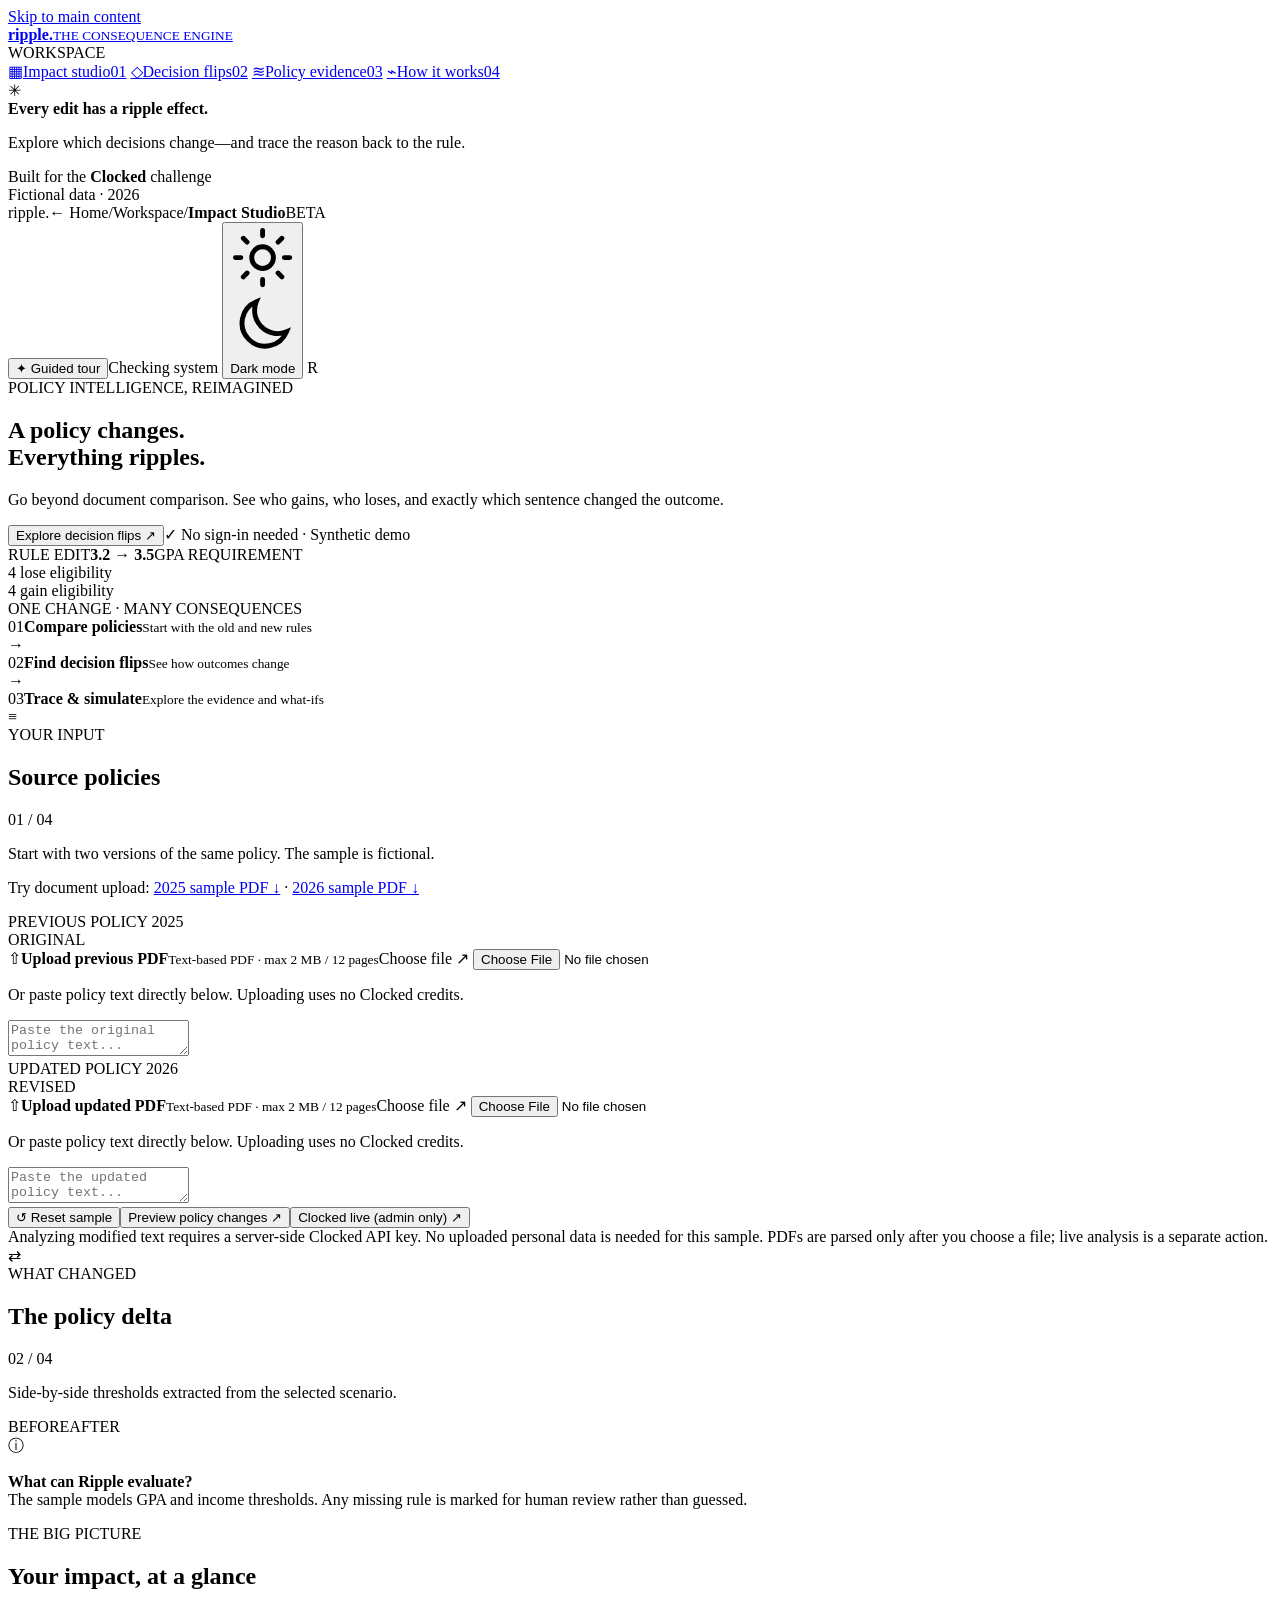
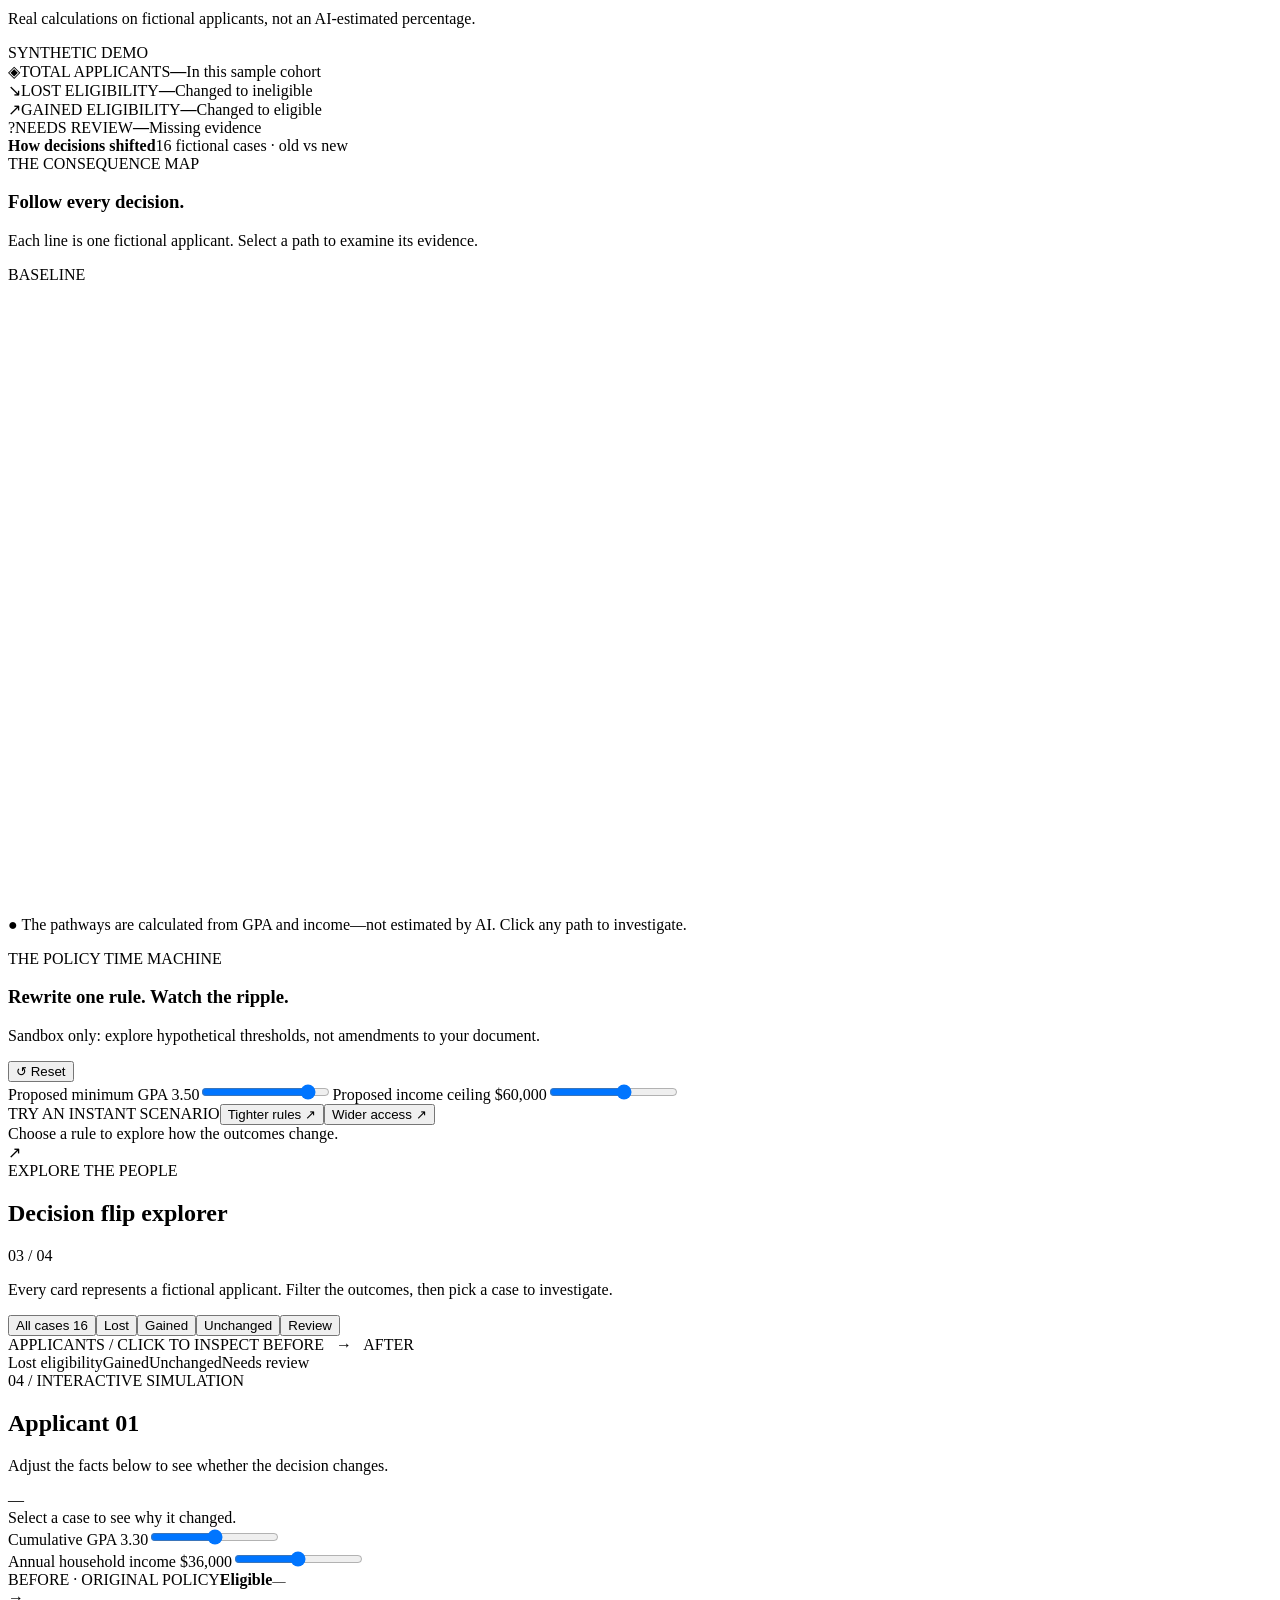
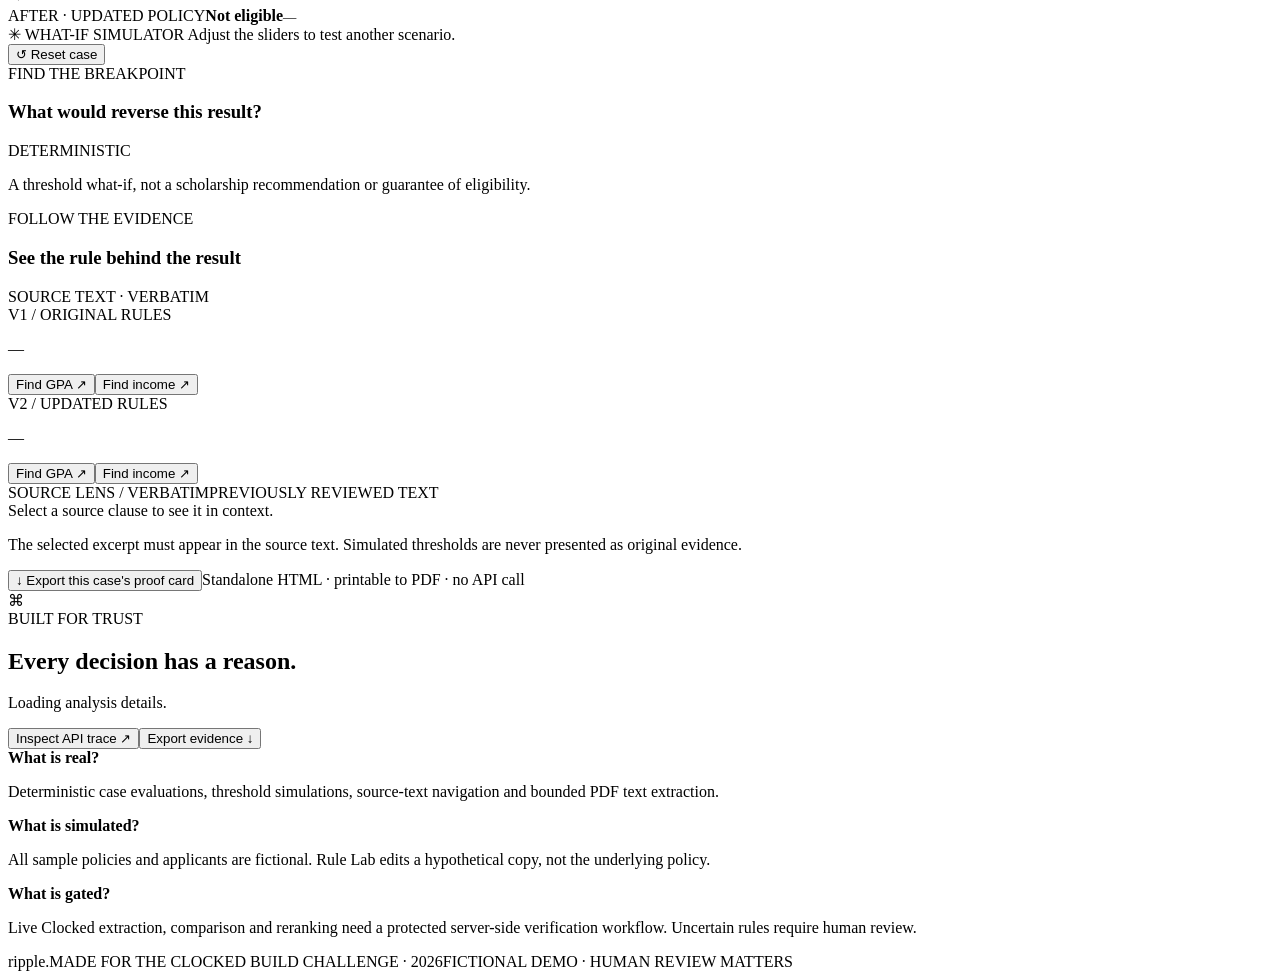
==== web/studio.html @ 1167550c "feat(landing): new light-first public entry with interactive impact preview and dedicated studio" ====
<!doctype html>
<html lang="en" data-theme="light">
<head>
  <meta charset="utf-8" />
  <meta name="viewport" content="width=device-width, initial-scale=1" />
  <meta name="theme-color" content="#f6f7fb" />
  <meta name="description" content="Ripple reveals how policy edits change real decisions, with traceable evidence and interactive what-if analysis." />
  <link rel="icon" type="image/svg+xml" href="/assets/favicon.svg" />
  <title>Ripple — The Consequence Engine</title>
  <link rel="stylesheet" href="/assets/styles.css" />
  <script>try{if(localStorage.getItem('ripple-theme')==='dark')document.documentElement.dataset.theme='dark'}catch(e){}</script>
</head>
<body>
<a class="skip-link" href="#studio">Skip to main content</a>
<div class="app-shell">
  <aside class="side-rail" aria-label="Primary navigation">
    <a href="/" class="brand" aria-label="Ripple landing page">
      <span class="brand-mark" aria-hidden="true"><span></span><span></span><span></span></span>
      <span class="brand-copy"><strong>ripple<span class="brand-period">.</span></strong><small>THE CONSEQUENCE ENGINE</small></span>
    </a>
    <div class="side-label">WORKSPACE</div>
    <nav class="nav-group" aria-label="Workspace">
      <a class="rail-item active" href="#studio"><span class="nav-icon" aria-hidden="true">▦</span>Impact studio<span class="nav-count">01</span></a>
      <a class="rail-item" href="#cases"><span class="nav-icon" aria-hidden="true">◇</span>Decision flips<span class="nav-count">02</span></a>
      <a class="rail-item" href="#evidence"><span class="nav-icon" aria-hidden="true">≋</span>Policy evidence<span class="nav-count">03</span></a>
      <a class="rail-item" href="#method"><span class="nav-icon" aria-hidden="true">⌁</span>How it works<span class="nav-count">04</span></a>
    </nav>
    <div class="side-spacer"></div>
    <div class="sidebar-tip"><div class="sidebar-tip-icon">✳</div><strong>Every edit has a ripple effect.</strong><p>Explore which decisions change—and trace the reason back to the rule.</p></div>
    <div class="rail-bottom"><span class="mini-orbit" aria-hidden="true"></span><div>Built for the <strong>Clocked</strong> challenge<br /><span>Fictional data · 2026</span></div></div>
  </aside>
  <div class="site-main">
    <header class="topbar">
      <div class="breadcrumbs"><span class="mobile-brand">ripple<span>.</span></span><a class="topbar-desktop" href="/" style="text-decoration:none;color:inherit">← Home</a><span class="slash">/</span><span class="topbar-desktop">Workspace</span><span class="slash">/</span><strong>Impact Studio</strong><span class="topbar-version">BETA</span></div>
      <div class="topbar-end">
        <button type="button" class="tour-trigger" id="tour-start" aria-label="Open guided judge tour">✦ Guided tour</button><span class="signal"><span class="signal-dot" aria-hidden="true"></span><span id="api-status">Checking system</span></span>
        <button type="button" class="theme-toggle" id="theme-toggle" aria-label="Switch to dark mode" title="Switch theme"><svg class="icon-sun" viewBox="0 0 24 24" fill="none" stroke="currentColor" stroke-width="1.8" stroke-linecap="round"><circle cx="12" cy="12" r="4"/><path d="M12 2v2m0 16v2M4.9 4.9l1.4 1.4m11.4 11.4 1.4 1.4M2 12h2m16 0h2M4.9 19.1l1.4-1.4M17.7 6.3l1.4-1.4"/></svg><svg class="icon-moon" viewBox="0 0 24 24" fill="none" stroke="currentColor" stroke-width="1.8" stroke-linecap="round"><path d="M20.8 14.3A8.5 8.5 0 0 1 9.7 3.2 8.5 8.5 0 1 0 20.8 14.3z"/></svg><span class="toggle-text">Dark mode</span></button>
        <span class="avatar" title="Ripple workspace">R</span>
      </div>
    </header>
    <main class="content" id="studio">
      <section class="intro" aria-label="Introduction">
        <div class="intro-copy">
          <div class="eyebrow"><span class="small-circle" aria-hidden="true"></span> POLICY INTELLIGENCE, REIMAGINED</div>
          <h1>A policy changes.<br /><span>Everything ripples.</span></h1>
          <p>Go beyond document comparison. See who gains, who loses, and exactly which sentence changed the outcome.</p>
          <div class="hero-actions"><button type="button" class="btn btn-primary hero-cta" id="explore-flips">Explore decision flips <span aria-hidden="true">↗</span></button><span class="hero-note"><span class="hero-check">✓</span> No sign-in needed · Synthetic demo</span></div>
        </div>
        <div class="ripple-art" aria-label="Illustration of a policy edit triggering changes in people" role="img">
          <div class="art-grid"></div><div class="orbit orbit-1"></div><div class="orbit orbit-2"></div><div class="orbit orbit-3"></div>
          <div class="orbit-center"><span class="orbit-center-top">RULE EDIT</span><strong>3.2 <span>→</span> 3.5</strong><span class="orbit-center-bottom">GPA REQUIREMENT</span></div>
          <div class="floating-pill pill-loss"><span class="pill-dot"></span> 4 lose eligibility</div>
          <div class="floating-pill pill-gain"><span class="pill-dot"></span> 4 gain eligibility</div>
          <span class="art-caption">ONE CHANGE · MANY CONSEQUENCES</span>
        </div>
      </section>
      <div class="process-strip" aria-label="How to use Ripple">
        <div><span class="step-count">01</span><span><strong>Compare policies</strong><small>Start with the old and new rules</small></span></div>
        <span class="process-arrow" aria-hidden="true">→</span>
        <div><span class="step-count">02</span><span><strong>Find decision flips</strong><small>See how outcomes change</small></span></div>
        <span class="process-arrow" aria-hidden="true">→</span>
        <div><span class="step-count">03</span><span><strong>Trace &amp; simulate</strong><small>Explore the evidence and what-ifs</small></span></div>
      </div>
      <div class="dashboard-grid">
        <div class="left-column">
          <section class="panel editor-panel" aria-labelledby="source-heading">
            <div class="section-heading"><div class="section-icon source-icon" aria-hidden="true">≡</div><div class="heading-copy"><span class="section-eyebrow">YOUR INPUT</span><h2 id="source-heading">Source policies</h2></div><span class="heading-right">01 / 04</span></div>
            <p class="panel-subtitle">Start with two versions of the same policy. The sample is fictional.</p>
            <p class="sample-pdf-links">Try document upload: <a href="/assets/samples/previous-policy.pdf" download>2025 sample PDF ↓</a> <span aria-hidden="true">·</span> <a href="/assets/samples/updated-policy.pdf" download>2026 sample PDF ↓</a></p>
            <div class="editor-head"><div class="version-label"><span class="version-dot old"></span> PREVIOUS POLICY <span class="mini-text">2025</span></div><span class="tag-muted">ORIGINAL</span></div>
            <div class="pdf-import">
              <label class="pdf-import-control" for="old-pdf"><span class="pdf-import-icon" aria-hidden="true">⇧</span><span><strong>Upload previous PDF</strong><small>Text-based PDF · max 2 MB / 12 pages</small></span><span class="pdf-import-cta" aria-hidden="true">Choose file ↗</span></label>
              <input type="file" id="old-pdf" accept=".pdf,application/pdf" aria-describedby="old-upload-status" />
              <p id="old-upload-status" class="pdf-upload-status" role="status">Or paste policy text directly below. Uploading uses no Clocked credits.</p>
            </div>
            <textarea id="old-policy" spellcheck="false" aria-label="Previous policy text" placeholder="Paste the original policy text..."></textarea>
            <div class="editor-head second"><div class="version-label"><span class="version-dot new"></span> UPDATED POLICY <span class="mini-text">2026</span></div><span class="tag-muted">REVISED</span></div>
            <div class="pdf-import">
              <label class="pdf-import-control" for="new-pdf"><span class="pdf-import-icon" aria-hidden="true">⇧</span><span><strong>Upload updated PDF</strong><small>Text-based PDF · max 2 MB / 12 pages</small></span><span class="pdf-import-cta" aria-hidden="true">Choose file ↗</span></label>
              <input type="file" id="new-pdf" accept=".pdf,application/pdf" aria-describedby="new-upload-status" />
              <p id="new-upload-status" class="pdf-upload-status" role="status">Or paste policy text directly below. Uploading uses no Clocked credits.</p>
            </div>
            <textarea id="new-policy" spellcheck="false" aria-label="Current policy text" placeholder="Paste the updated policy text..."></textarea>
            <div id="unsaved-notice" class="unsaved-notice" role="status" hidden>You've edited the policy text. Results below still reflect the last completed analysis.</div>
            <div class="editor-actions"><button type="button" id="reset-demo" class="btn btn-subtle"><span aria-hidden="true">↺</span> Reset sample</button><button type="button" id="preview-policy" class="btn btn-primary">Preview policy changes <span aria-hidden="true">↗</span></button><button type="button" id="analyze-live" class="btn btn-subtle">Clocked live (admin only) <span aria-hidden="true">↗</span></button></div>
            <div class="microcopy" id="live-explainer">Analyzing modified text requires a server-side Clocked API key. No uploaded personal data is needed for this sample. PDFs are parsed only after you choose a file; live analysis is a separate action.</div>
          </section>
          <section class="panel delta-panel" id="evidence" aria-labelledby="delta-heading">
            <div class="section-heading"><div class="section-icon delta-icon" aria-hidden="true">⇄</div><div class="heading-copy"><span class="section-eyebrow">WHAT CHANGED</span><h2 id="delta-heading">The policy delta</h2></div><span class="heading-right">02 / 04</span></div>
            <p class="panel-subtitle">Side-by-side thresholds extracted from the selected scenario.</p>
            <div class="delta-key"><span>BEFORE</span><span>AFTER</span></div><div id="delta-items"></div>
            <div id="compare-verdict" class="api-result" hidden></div>
            <div id="review-warning" class="review-warning" hidden>Some thresholds lack verified source evidence. Those evaluations are marked for review.</div>
          </section>
          <div class="source-help"><span>ⓘ</span><p><strong>What can Ripple evaluate?</strong><br />The sample models GPA and income thresholds. Any missing rule is marked for human review rather than guessed.</p></div>
        </div>
        <div class="right-column">
          <section class="panel overview-panel" aria-labelledby="impact-heading">
            <div class="overview-top"><div class="heading-copy"><span class="section-eyebrow">THE BIG PICTURE</span><h2 id="impact-heading">Your impact, at a glance</h2><p class="panel-subtitle">Real calculations on fictional applicants, not an AI-estimated percentage.</p></div><span id="mode-indicator" class="mode-badge"><span class="mode-dot"></span> SYNTHETIC DEMO</span></div>
            <div class="stat-grid">
              <div class="stat"><span class="stat-icon" aria-hidden="true">◈</span><span class="stat-label">TOTAL APPLICANTS</span><strong id="stat-total">—</strong><span class="stat-meta">In this sample cohort</span></div>
              <div class="stat stat-lost"><span class="stat-icon" aria-hidden="true">↘</span><span class="stat-label">LOST ELIGIBILITY</span><strong id="stat-lost">—</strong><span class="stat-meta">Changed to ineligible</span></div>
              <div class="stat stat-gained"><span class="stat-icon" aria-hidden="true">↗</span><span class="stat-label">GAINED ELIGIBILITY</span><strong id="stat-gained">—</strong><span class="stat-meta">Changed to eligible</span></div>
              <div class="stat stat-review"><span class="stat-icon" aria-hidden="true">?</span><span class="stat-label">NEEDS REVIEW</span><strong id="stat-review">—</strong><span class="stat-meta">Missing evidence</span></div>
            </div>
            <div class="chart-title"><strong>How decisions shifted</strong><span id="cohort-summary">16 fictional cases · old vs new</span></div><div id="dist-bar" class="dist-bar" aria-label="Outcome distribution" role="img"></div><div id="dist-legend" class="dist-legend"></div>
            <div class="flow-heading"><div><span class="section-eyebrow">THE CONSEQUENCE MAP</span><h3>Follow every decision.</h3><p>Each line is one fictional applicant. Select a path to examine its evidence.</p></div><span class="flow-live-pill" id="flow-label">BASELINE</span></div>
            <div class="flow-stage"><svg id="consequence-flow" viewBox="0 0 620 300" role="img" aria-label="Applicant transitions from previous policy to updated policy" preserveAspectRatio="xMidYMid meet"></svg></div>
            <p class="flow-note"><span>●</span> The pathways are calculated from GPA and income—not estimated by AI. Click any path to investigate.</p>
            <div class="rule-lab" id="rule-lab"><div class="rule-lab-header"><div><span class="section-eyebrow">THE POLICY TIME MACHINE</span><h3>Rewrite one rule. Watch the ripple.</h3><p>Sandbox only: explore hypothetical thresholds, not amendments to your document.</p></div><button type="button" class="btn btn-subtle btn-small" id="reset-rules">↺ Reset</button></div>
              <div class="lab-controls"><label for="rule-gpa">Proposed minimum GPA <output id="rule-gpa-value">3.50</output><input id="rule-gpa" type="range" min="0" max="4" step="0.05" value="3.5" /></label><label for="rule-income">Proposed income ceiling <output id="rule-income-value">$60,000</output><input id="rule-income" type="range" min="0" max="100000" step="1000" value="60000" /></label></div>
              <div class="lab-presets"><span>TRY AN INSTANT SCENARIO</span><button type="button" id="preset-tighten">Tighter rules ↗</button><button type="button" id="preset-expand">Wider access ↗</button></div><div class="lab-impact" id="lab-impact" aria-live="polite">Choose a rule to explore how the outcomes change.</div>
            </div>
          </section>
          <section class="panel matrix-panel" id="cases" aria-labelledby="cases-heading">
            <div class="section-heading"><div class="section-icon flips-icon" aria-hidden="true">↗</div><div class="heading-copy"><span class="section-eyebrow">EXPLORE THE PEOPLE</span><h2 id="cases-heading">Decision flip explorer</h2></div><span class="heading-right">03 / 04</span></div>
            <p class="panel-subtitle">Every card represents a fictional applicant. Filter the outcomes, then pick a case to investigate.</p>
            <div class="filter-bar" role="group" aria-label="Filter applicants by outcome"><button class="filter-chip active" data-filter="all" aria-pressed="true">All cases <span id="filter-total">16</span></button><button class="filter-chip" data-filter="lost" aria-pressed="false">Lost <span class="filter-color loss-dot"></span></button><button class="filter-chip" data-filter="gained" aria-pressed="false">Gained <span class="filter-color gain-dot"></span></button><button class="filter-chip" data-filter="stable" aria-pressed="false">Unchanged</button><button class="filter-chip" data-filter="review" aria-pressed="false">Review</button></div>
            <div class="matrix-labels"><span>APPLICANTS / CLICK TO INSPECT</span><span><span class="circle-before"></span> BEFORE &nbsp; → &nbsp; <span class="circle-after"></span> AFTER</span></div>
            <div id="case-matrix" class="case-matrix"></div>
            <div class="matrix-footnote"><span><i class="legend-dot" style="background:var(--red)"></i>Lost eligibility</span><span><i class="legend-dot" style="background:var(--green)"></i>Gained</span><span><i class="legend-dot" style="background:var(--purple)"></i>Unchanged</span><span><i class="legend-dot" style="background:var(--amber)"></i>Needs review</span></div>
          </section>
          <section class="panel inspector-panel" id="inspector" aria-labelledby="selected-case-title">
            <div class="inspector-top"><div><span class="section-eyebrow">04 / INTERACTIVE SIMULATION</span><h2 id="selected-case-title">Applicant 01</h2><p class="panel-subtitle">Adjust the facts below to see whether the decision changes.</p></div><span id="selected-transition" class="case-chip">—</span></div>
            <div class="case-explanation" id="case-explanation" aria-live="polite">Select a case to see why it changed.</div>
            <div class="controls-row"><div class="control-block"><label for="gpa-range">Cumulative GPA <output id="gpa-value">3.30</output></label><input id="gpa-range" type="range" min="0" max="4" step="0.05" /></div><div class="control-block"><label for="income-range">Annual household income <output id="income-value">$36,000</output></label><input id="income-range" type="range" min="0" max="100000" step="1000" /></div></div>
            <div class="results-grid"><div class="result-block"><span>BEFORE · ORIGINAL POLICY</span><strong id="before-status">Eligible</strong><small id="before-reason">—</small></div><div class="result-arrow" aria-hidden="true">→</div><div class="result-block"><span>AFTER · UPDATED POLICY</span><strong id="after-status">Not eligible</strong><small id="after-reason">—</small></div></div>
            <div class="inspector-footer"><div class="what-if-label"><span class="what-if-dot">✳</span> WHAT-IF SIMULATOR <span id="what-if-note">Adjust the sliders to test another scenario.</span></div><button type="button" class="btn btn-subtle btn-small" id="reset-case">↺ Reset case</button></div>
            <div class="flip-panel"><div class="flip-head"><div><span class="flip-kicker">FIND THE BREAKPOINT</span><h3>What would reverse this result?</h3></div><span class="flip-tag">DETERMINISTIC</span></div><div id="flip-content" aria-live="polite"></div><button type="button" class="btn btn-primary flip-action" id="apply-flip" hidden>Try minimum changes <span aria-hidden="true">↗</span></button><p class="flip-disclaimer">A threshold what-if, not a scholarship recommendation or guarantee of eligibility.</p></div>
            <div class="proof-title"><div><span class="section-eyebrow">FOLLOW THE EVIDENCE</span><h3>See the rule behind the result</h3></div><span>SOURCE TEXT · VERBATIM</span></div>
            <div class="evidence-grid"><div class="evidence-box"><span>V1 / ORIGINAL RULES</span><p id="old-evidence">—</p><div class="source-actions"><button type="button" data-source="old" data-rule="gpa_evidence">Find GPA ↗</button><button type="button" data-source="old" data-rule="income_evidence">Find income ↗</button></div></div><div class="evidence-box"><span>V2 / UPDATED RULES</span><p id="new-evidence">—</p><div class="source-actions"><button type="button" data-source="new" data-rule="gpa_evidence">Find GPA ↗</button><button type="button" data-source="new" data-rule="income_evidence">Find income ↗</button></div></div></div><div id="rerank-evidence" class="ranked-evidence" hidden></div><div class="source-lens" id="source-lens"><div class="source-lens-heading"><span class="section-eyebrow">SOURCE LENS / VERBATIM</span><span id="lens-origin">PREVIOUSLY REVIEWED TEXT</span></div><div id="lens-meta" class="lens-meta">Select a source clause to see it in context.</div><p id="lens-excerpt" class="lens-excerpt"></p><p class="lens-disclaimer" id="lens-disclaimer">The selected excerpt must appear in the source text. Simulated thresholds are never presented as original evidence.</p><a id="lens-open-pdf" class="lens-open-pdf" href="#" target="_blank" rel="noopener noreferrer" hidden>View original PDF page ↗</a><div class="case-export"><button type="button" class="btn btn-subtle btn-small" id="export-case">↓ Export this case's proof card</button><span>Standalone HTML · printable to PDF · no API call</span></div></div>
          </section>
        </div>
      </div>
      <section class="bottom-panel" id="method"><div class="bottom-icon" aria-hidden="true">⌘</div><div class="bottom-text"><span class="section-eyebrow">BUILT FOR TRUST</span><h2>Every decision has a reason.</h2><p id="backend-disclosure">Loading analysis details.</p></div><div class="bottom-actions"><button type="button" class="btn btn-subtle" id="toggle-trace" aria-expanded="false" aria-controls="trace-output">Inspect API trace ↗</button><button type="button" class="btn btn-primary" id="export-report">Export evidence ↓</button></div></section>
      <pre id="trace-output" class="trace-output" hidden></pre>
      <section class="judge-notes" aria-label="How to judge this proof of concept"><div><strong>What is real?</strong><p>Deterministic case evaluations, threshold simulations, source-text navigation and bounded PDF text extraction.</p></div><div><strong>What is simulated?</strong><p>All sample policies and applicants are fictional. Rule Lab edits a hypothetical copy, not the underlying policy.</p></div><div><strong>What is gated?</strong><p>Live Clocked extraction, comparison and reranking need a protected server-side verification workflow. Uncertain rules require human review.</p></div></section>
      <footer><span class="footer-brand">ripple<span>.</span></span><span>MADE FOR THE CLOCKED BUILD CHALLENGE · 2026</span><span>FICTIONAL DEMO · HUMAN REVIEW MATTERS</span></footer>
    </main>
  </div>
</div>
<div class="tour-shade" id="tour-shade" hidden><div class="tour-modal" role="dialog" aria-modal="true" aria-labelledby="tour-title" aria-describedby="tour-description"><div class="tour-top"><span class="section-eyebrow" id="tour-progress">GUIDED TOUR · 01 / 04</span><button type="button" id="tour-close" aria-label="Close guided tour">✕</button></div><div class="tour-visual" aria-hidden="true"><span>ripple</span><span class="tour-visual-wave">◉ ⟶ ◎ ⟶ ◉</span></div><h2 id="tour-title"></h2><p id="tour-description"></p><div class="tour-bottom"><button type="button" class="btn btn-subtle" id="tour-back">← Previous</button><button type="button" class="btn btn-primary" id="tour-next">Next →</button></div></div></div>
<div id="toast" class="toast" role="status" aria-live="polite"></div>
<script src="/assets/app.js" defer></script>
</body>
</html>
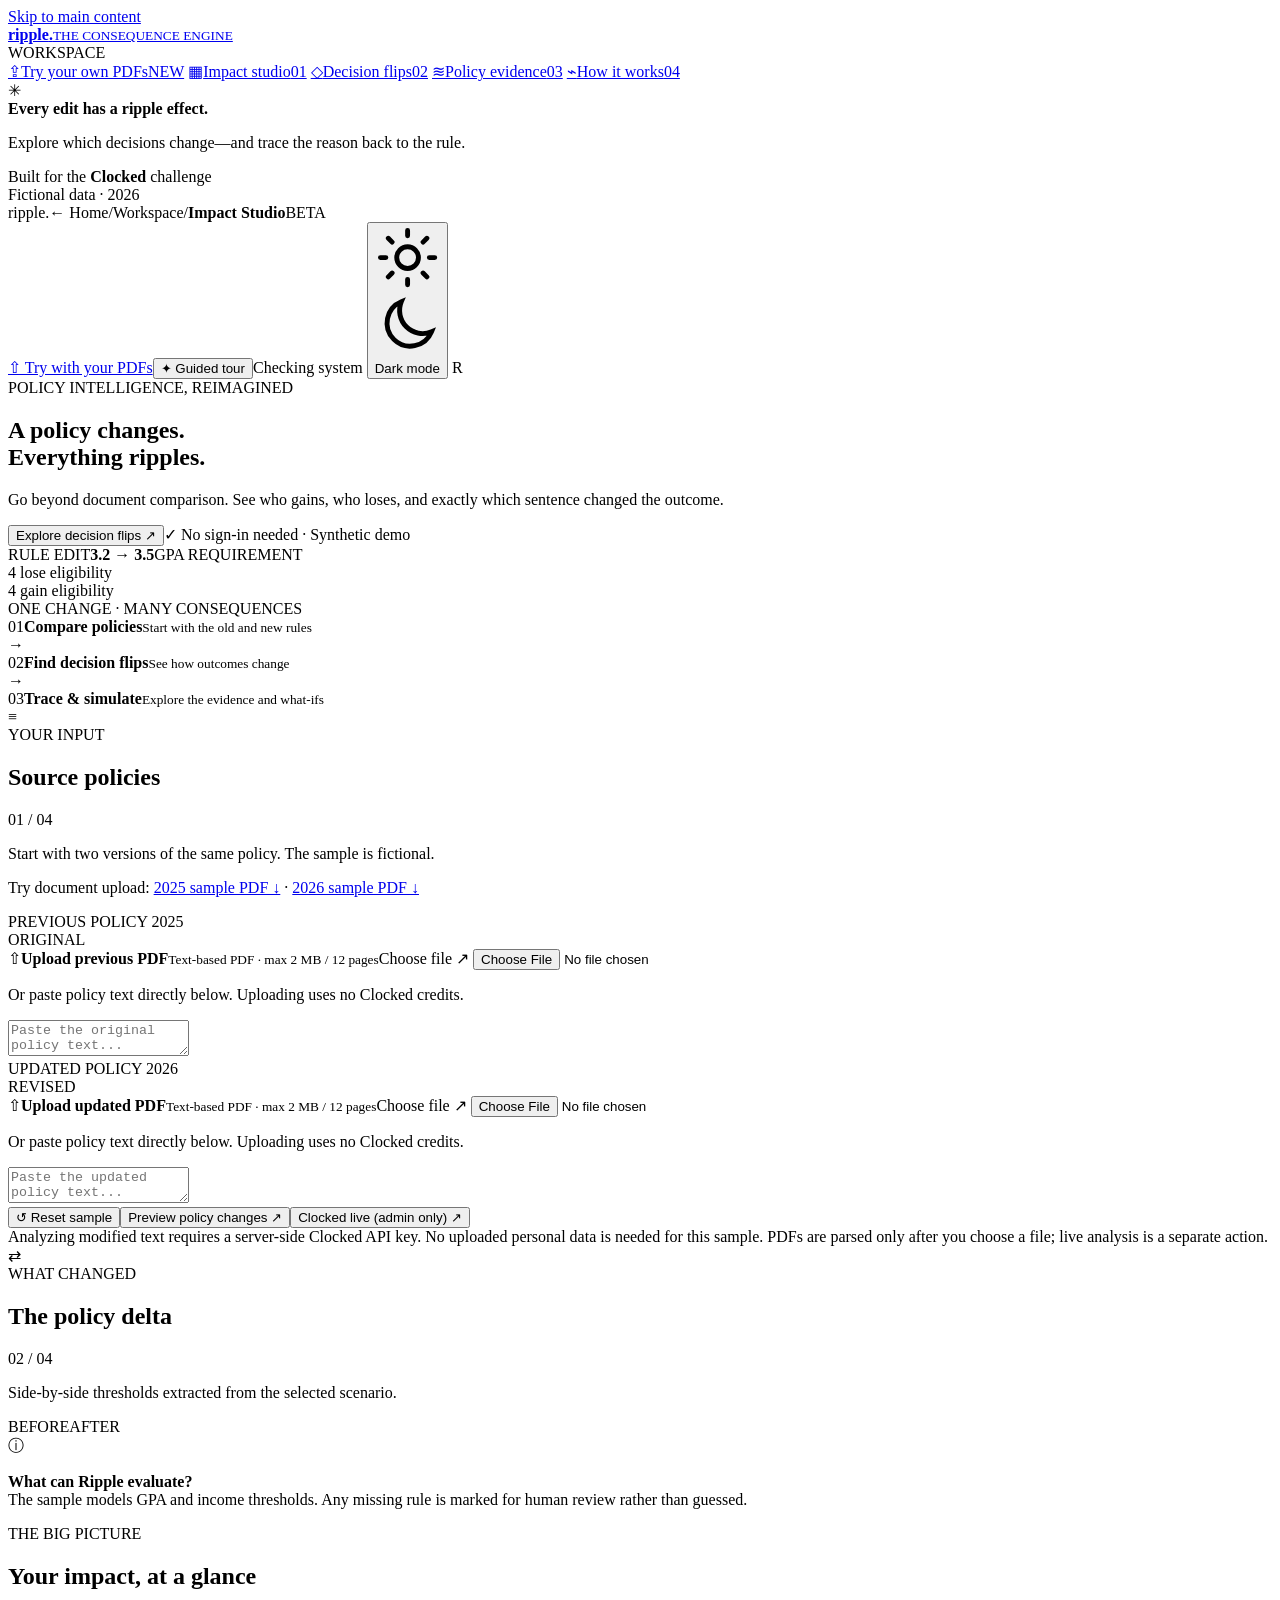
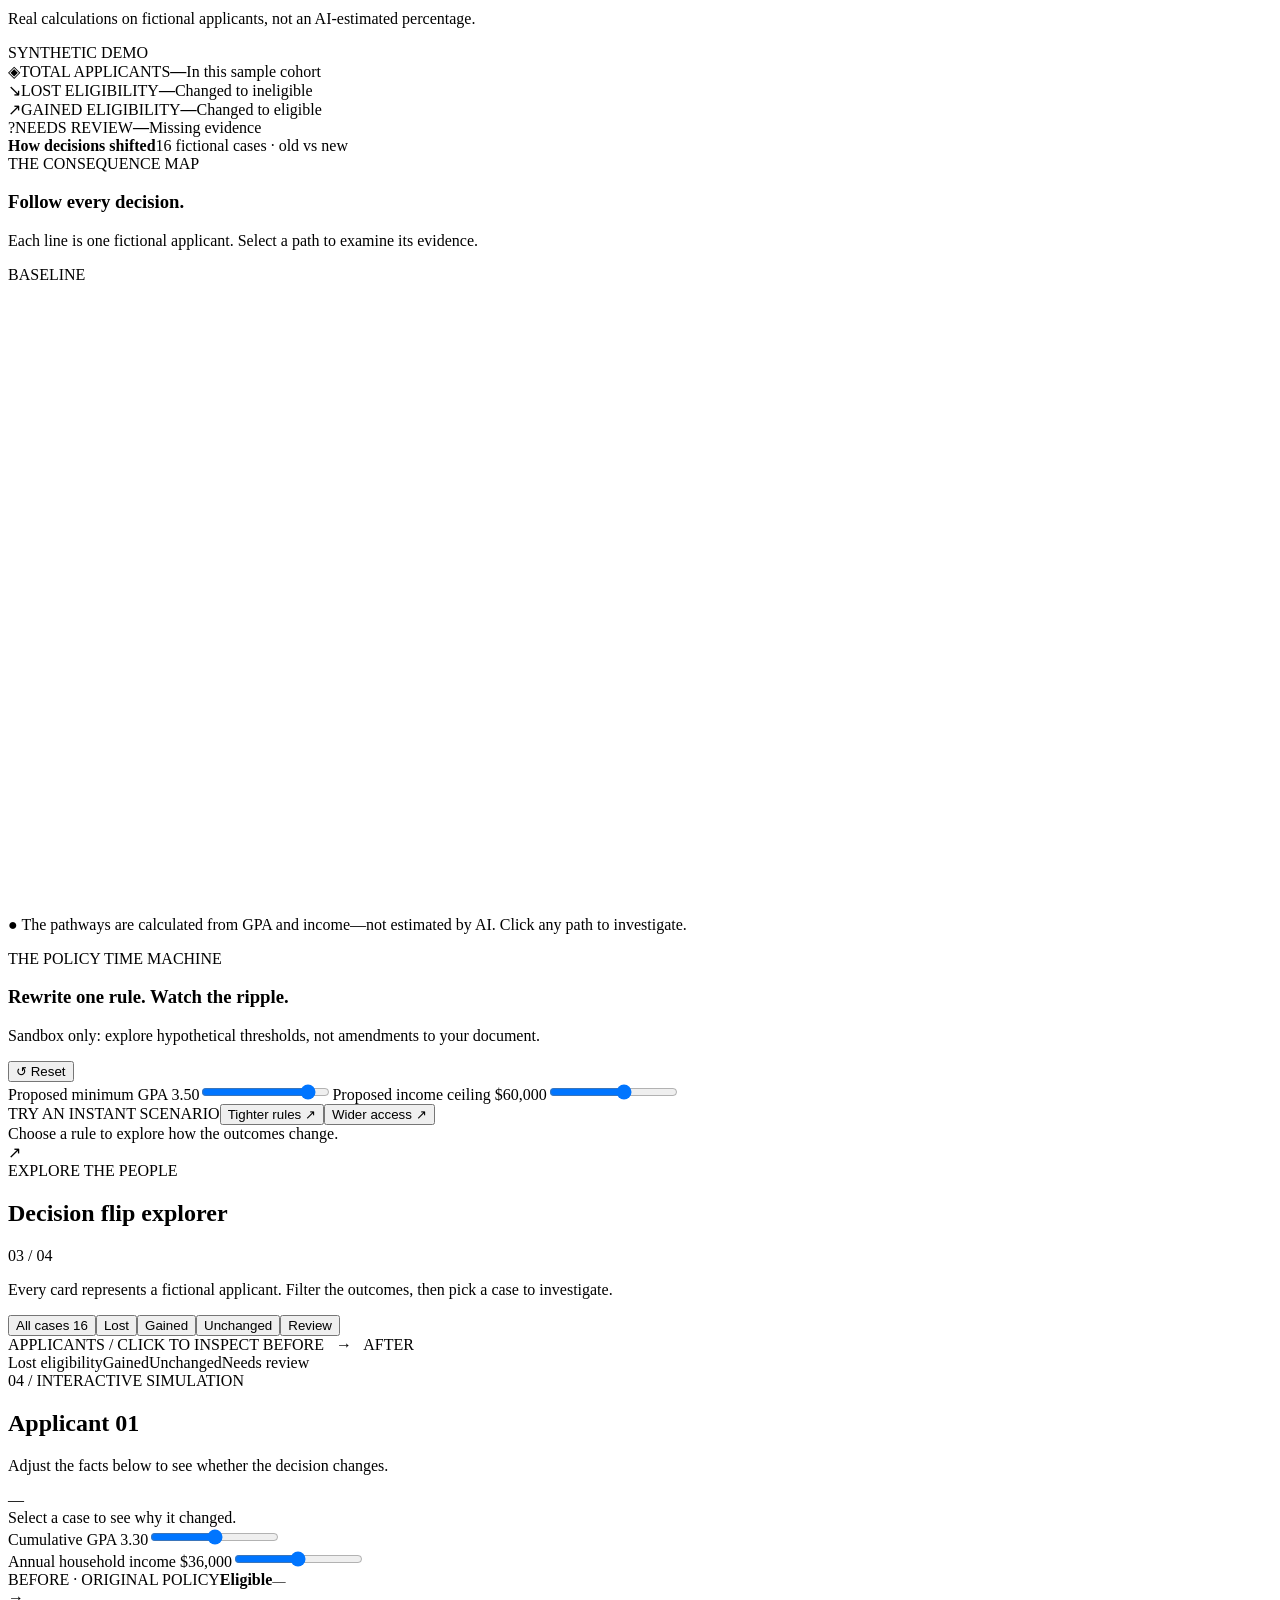
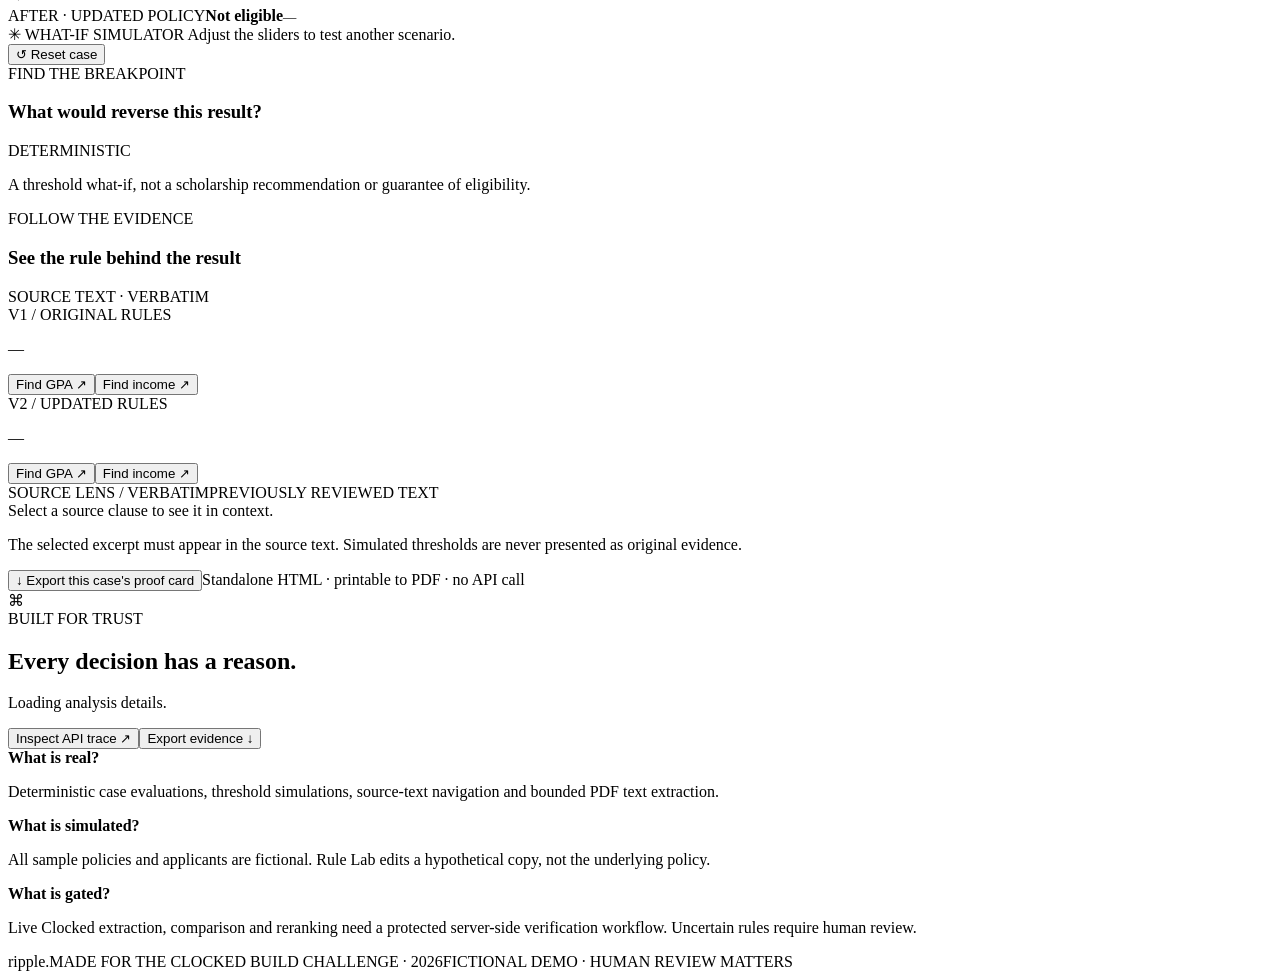
==== commit 84d9b454: "feat(self-service): analyze uploaded policy PDFs with optional applicant cohort and evidence-led das" ====
--- a/web/studio.html
+++ b/web/studio.html
@@ -20,6 +20,7 @@
     </a>
     <div class="side-label">WORKSPACE</div>
     <nav class="nav-group" aria-label="Workspace">
+      <a class="rail-item" href="/try"><span class="nav-icon" aria-hidden="true">⇪</span>Try your own PDFs<span class="nav-count">NEW</span></a>
       <a class="rail-item active" href="#studio"><span class="nav-icon" aria-hidden="true">▦</span>Impact studio<span class="nav-count">01</span></a>
       <a class="rail-item" href="#cases"><span class="nav-icon" aria-hidden="true">◇</span>Decision flips<span class="nav-count">02</span></a>
       <a class="rail-item" href="#evidence"><span class="nav-icon" aria-hidden="true">≋</span>Policy evidence<span class="nav-count">03</span></a>
@@ -33,7 +34,7 @@
     <header class="topbar">
       <div class="breadcrumbs"><span class="mobile-brand">ripple<span>.</span></span><a class="topbar-desktop" href="/" style="text-decoration:none;color:inherit">← Home</a><span class="slash">/</span><span class="topbar-desktop">Workspace</span><span class="slash">/</span><strong>Impact Studio</strong><span class="topbar-version">BETA</span></div>
       <div class="topbar-end">
-        <button type="button" class="tour-trigger" id="tour-start" aria-label="Open guided judge tour">✦ Guided tour</button><span class="signal"><span class="signal-dot" aria-hidden="true"></span><span id="api-status">Checking system</span></span>
+        <a class="tour-trigger try-topbar" href="/try">⇧ Try with your PDFs</a><button type="button" class="tour-trigger" id="tour-start" aria-label="Open guided judge tour">✦ Guided tour</button><span class="signal"><span class="signal-dot" aria-hidden="true"></span><span id="api-status">Checking system</span></span>
         <button type="button" class="theme-toggle" id="theme-toggle" aria-label="Switch to dark mode" title="Switch theme"><svg class="icon-sun" viewBox="0 0 24 24" fill="none" stroke="currentColor" stroke-width="1.8" stroke-linecap="round"><circle cx="12" cy="12" r="4"/><path d="M12 2v2m0 16v2M4.9 4.9l1.4 1.4m11.4 11.4 1.4 1.4M2 12h2m16 0h2M4.9 19.1l1.4-1.4M17.7 6.3l1.4-1.4"/></svg><svg class="icon-moon" viewBox="0 0 24 24" fill="none" stroke="currentColor" stroke-width="1.8" stroke-linecap="round"><path d="M20.8 14.3A8.5 8.5 0 0 1 9.7 3.2 8.5 8.5 0 1 0 20.8 14.3z"/></svg><span class="toggle-text">Dark mode</span></button>
         <span class="avatar" title="Ripple workspace">R</span>
       </div>
